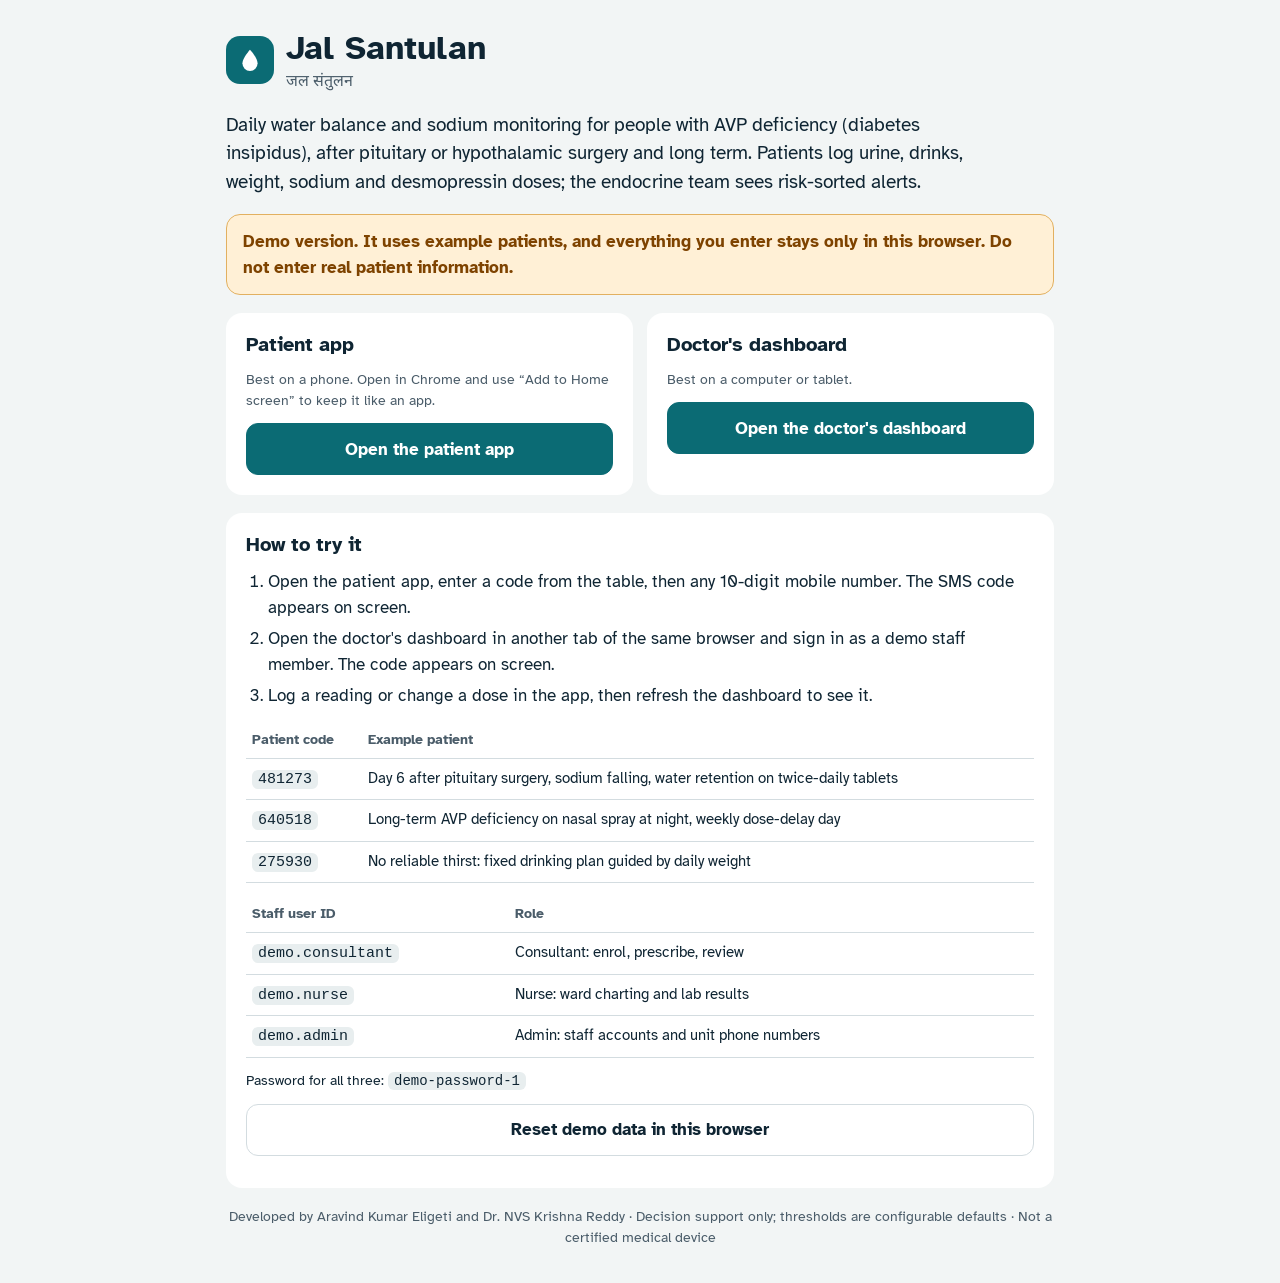
==== jal-santulan/index.html @ 26d2a0be "Add Jal Santulan demo: patient app and doctor's dashboard Web build of the Jal Santulan fluid and so" ====
<!doctype html>
<html lang="en">
<head>
<meta charset="utf-8">
<meta name="viewport" content="width=device-width, initial-scale=1, viewport-fit=cover">
<meta name="robots" content="noindex">
<title>Jal Santulan</title>
<meta name="description" content="Fluid balance and sodium monitoring for AVP deficiency (diabetes insipidus). Demo of the patient app and doctor's dashboard.">
<link rel="preconnect" href="https://fonts.googleapis.com">
<link rel="stylesheet" href="https://fonts.googleapis.com/css2?family=Atkinson+Hyperlegible:wght@400;700&family=Noto+Sans+Devanagari:wght@400;600&display=swap">
<style>
/* Layout: one centred column; two entry cards side by side on wide screens, stacked on phones. */
:root {
  --bg: #F2F5F5; --surface: #FFFFFF; --sunk: #E8EEEF; --fg: #0F2533; --muted: #4A5C69; --line: #D3DCE0;
  --accent: #0B6B74; --on-accent: #FFFFFF; --accent-soft: #DDEFF0; --amber: #7E4300; --amber-soft: #FFF0D6; --amber-line: #E2B060;
  --font: 'Atkinson Hyperlegible', 'Noto Sans Devanagari', system-ui, -apple-system, 'Segoe UI', sans-serif;
  color-scheme: light;
}
@media (prefers-color-scheme: dark) {
  :root {
    --bg: #0D171B; --surface: #152228; --sunk: #1B2B32; --fg: #E5EEF1; --muted: #A3B5BF; --line: #2B3D45;
    --accent: #53B8C1; --on-accent: #05272B; --accent-soft: #163A3F; --amber: #F3BC6B; --amber-soft: #35270F; --amber-line: #7A5520;
    color-scheme: dark;
  }
}
* { box-sizing: border-box; }
body { margin: 0; background: var(--bg); color: var(--fg); font: 17px/1.5 var(--font); }
main { max-width: 860px; margin: 0 auto; padding: 28px max(16px, env(safe-area-inset-right)) 48px max(16px, env(safe-area-inset-left)); display: flex; flex-direction: column; gap: 18px; }
h1, h2 { margin: 0; line-height: 1.2; text-wrap: balance; }
h1 { font-size: 34px; } h2 { font-size: 20px; }
p { margin: 0; }
.brand { display: flex; align-items: center; gap: 12px; }
.logo { width: 48px; height: 48px; border-radius: 14px; background: var(--accent); display: grid; place-items: center; flex: none; }
.hi { color: var(--muted); font-size: 16px; }
.lead { font-size: 19px; max-width: 62ch; }
.note { background: var(--amber-soft); color: var(--amber); border: 1px solid var(--amber-line); border-radius: 14px; padding: 14px 16px; font-weight: 700; }
.cards { display: grid; gap: 14px; grid-template-columns: repeat(auto-fit, minmax(min(100%, 300px), 1fr)); }
.card { background: var(--surface); border-radius: 16px; padding: 20px; display: flex; flex-direction: column; gap: 12px; min-width: 0; }
.btn { display: inline-flex; align-items: center; justify-content: center; min-height: 52px; padding: 0 18px; border-radius: 12px; font: 700 17px var(--font); text-decoration: none; border: 1px solid var(--line); background: var(--surface); color: var(--fg); cursor: pointer; }
.btn.primary { background: var(--accent); border-color: var(--accent); color: var(--on-accent); }
.btn:focus-visible { outline: 3px solid var(--accent); outline-offset: 2px; }
table { border-collapse: collapse; width: 100%; font-size: 15px; }
td, th { text-align: left; padding: 8px 6px; border-bottom: 1px solid var(--line); vertical-align: top; }
th { color: var(--muted); font-size: 14px; font-weight: 700; }
code { font-family: ui-monospace, 'SFMono-Regular', Menlo, monospace; background: var(--sunk); padding: 1px 6px; border-radius: 6px; font-variant-numeric: tabular-nums; }
ol { margin: 0; padding-left: 22px; display: flex; flex-direction: column; gap: 6px; }
.muted { color: var(--muted); } .small { font-size: 14px; }
footer { text-align: center; color: var(--muted); font-size: 14px; }
</style>
</head>
<body>
<main>
  <div class="brand">
    <span class="logo" aria-hidden="true"><svg width="26" height="26" viewBox="0 0 24 24"><path d="M12 2.5s7 7.6 7 12.6a7 7 0 0 1-14 0C5 10.1 12 2.5 12 2.5z" fill="var(--on-accent)"/></svg></span>
    <div><h1>Jal Santulan</h1><p class="hi">जल संतुलन</p></div>
  </div>
  <p class="lead">Daily water balance and sodium monitoring for people with AVP deficiency (diabetes insipidus), after pituitary or hypothalamic surgery and long term. Patients log urine, drinks, weight, sodium and desmopressin doses; the endocrine team sees risk-sorted alerts.</p>
  <p class="note">Demo version. It uses example patients, and everything you enter stays only in this browser. Do not enter real patient information.</p>

  <div class="cards">
    <section class="card">
      <h2>Patient app</h2>
      <p class="muted small">Best on a phone. Open in Chrome and use “Add to Home screen” to keep it like an app.</p>
      <a class="btn primary" href="app/">Open the patient app</a>
    </section>
    <section class="card">
      <h2>Doctor's dashboard</h2>
      <p class="muted small">Best on a computer or tablet.</p>
      <a class="btn primary" href="dashboard/">Open the doctor's dashboard</a>
    </section>
  </div>

  <section class="card">
    <h2>How to try it</h2>
    <ol>
      <li>Open the patient app, enter a code from the table, then any 10-digit mobile number. The SMS code appears on screen.</li>
      <li>Open the doctor's dashboard in another tab of the same browser and sign in as a demo staff member. The code appears on screen.</li>
      <li>Log a reading or change a dose in the app, then refresh the dashboard to see it.</li>
    </ol>
    <table>
      <thead><tr><th>Patient code</th><th>Example patient</th></tr></thead>
      <tbody>
        <tr><td><code>481273</code></td><td>Day 6 after pituitary surgery, sodium falling, water retention on twice-daily tablets</td></tr>
        <tr><td><code>640518</code></td><td>Long-term AVP deficiency on nasal spray at night, weekly dose-delay day</td></tr>
        <tr><td><code>275930</code></td><td>No reliable thirst: fixed drinking plan guided by daily weight</td></tr>
      </tbody>
    </table>
    <table>
      <thead><tr><th>Staff user ID</th><th>Role</th></tr></thead>
      <tbody>
        <tr><td><code>demo.consultant</code></td><td>Consultant: enrol, prescribe, review</td></tr>
        <tr><td><code>demo.nurse</code></td><td>Nurse: ward charting and lab results</td></tr>
        <tr><td><code>demo.admin</code></td><td>Admin: staff accounts and unit phone numbers</td></tr>
      </tbody>
    </table>
    <p class="small">Password for all three: <code>demo-password-1</code></p>
    <button class="btn" type="button" id="reset">Reset demo data in this browser</button>
    <p class="small muted" id="resetMsg" role="status"></p>
  </section>

  <footer>Developed by Aravind Kumar Eligeti and Dr. NVS Krishna Reddy · Decision support only; thresholds are configurable defaults · Not a certified medical device</footer>
</main>
<script>
document.getElementById('reset').addEventListener('click', function () {
  try {
    ['jal_demo_db_v1', 'jal_state_v1', 'jal_token', 'jal_pin', 'jal_bio'].forEach(function (k) { localStorage.removeItem(k); });
    sessionStorage.removeItem('jal_token');
    document.getElementById('resetMsg').textContent = 'Demo data cleared. The example patients will be recreated when you next open the app or dashboard.';
  } catch (e) {
    document.getElementById('resetMsg').textContent = 'This browser blocks site storage, so there was nothing to clear.';
  }
});
</script>
</body>
</html>
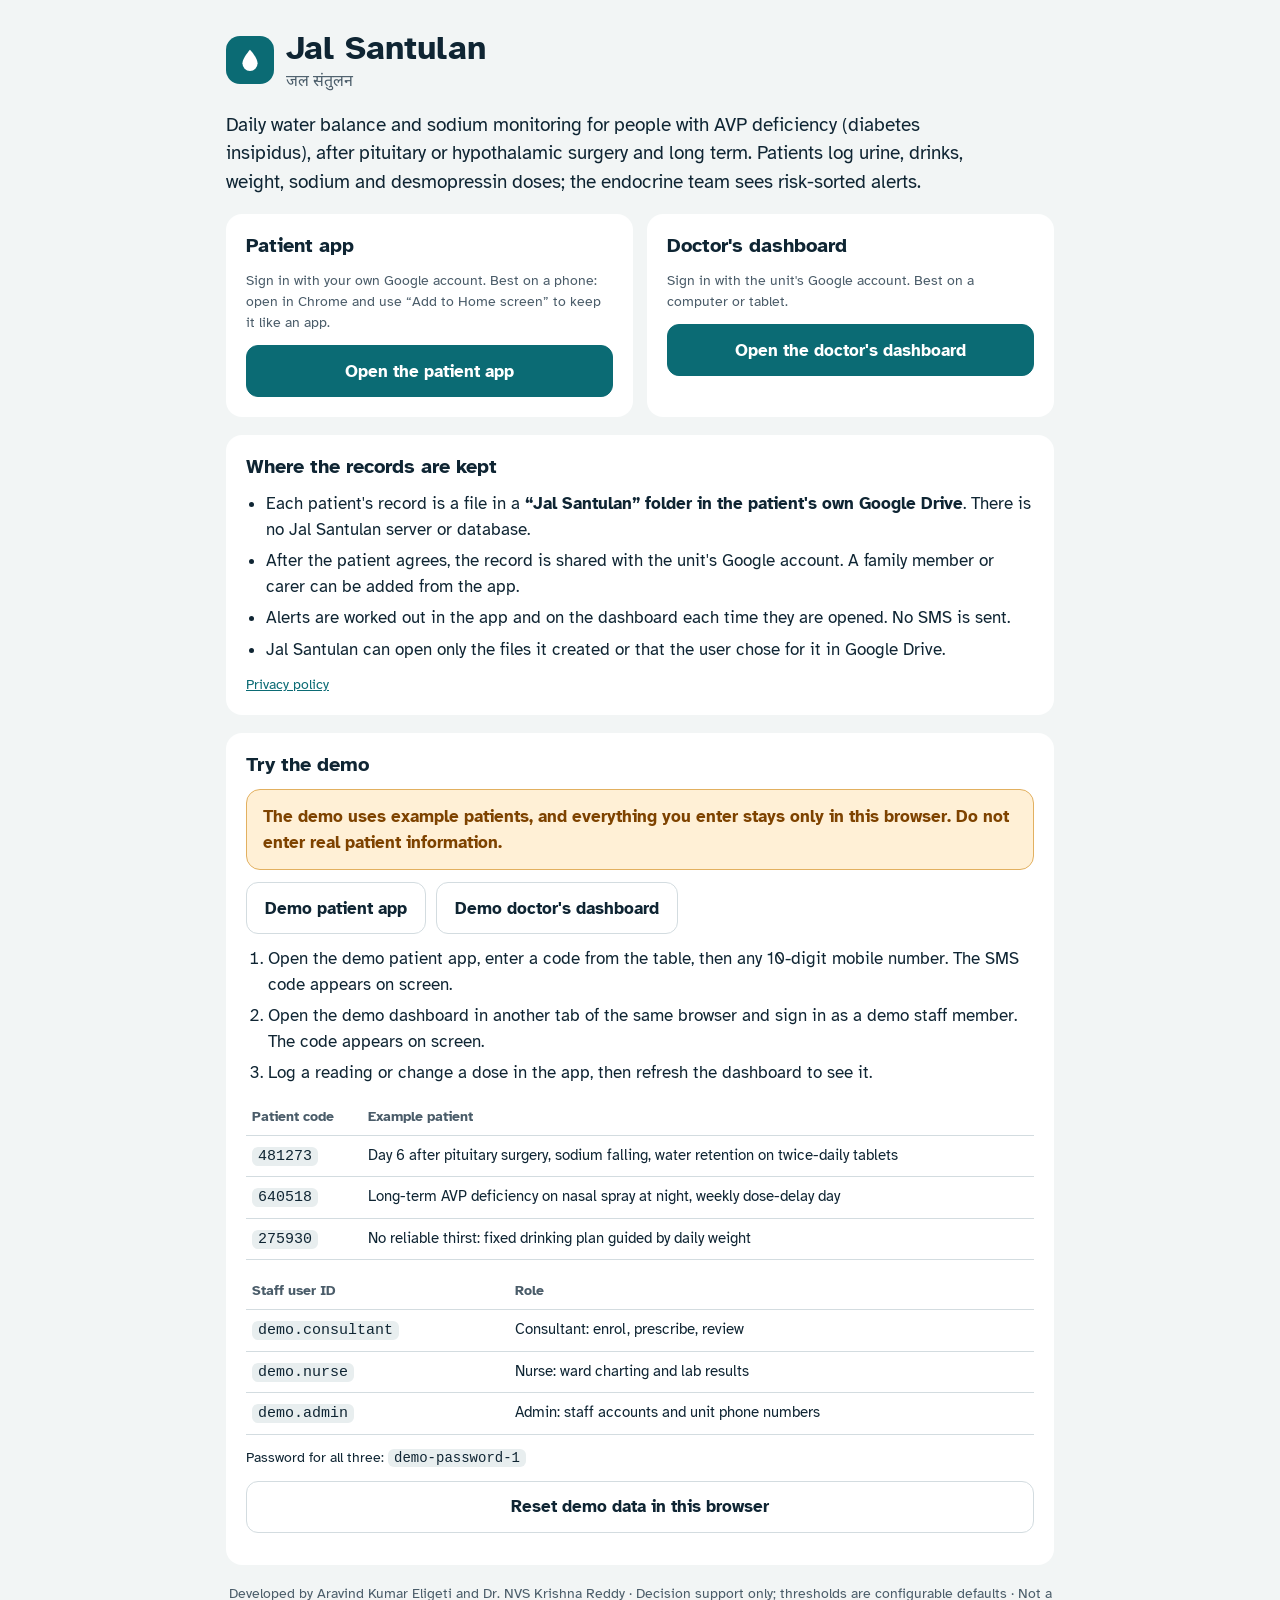
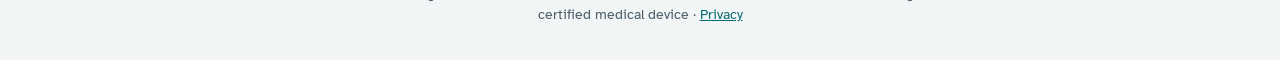
==== commit 6545e690: "Jal Santulan: patient records in each patient's Google Drive, shared with the unit Patient app and d" ====
--- a/jal-santulan/index.html
+++ b/jal-santulan/index.html
@@ -5,7 +5,7 @@
 <meta name="viewport" content="width=device-width, initial-scale=1, viewport-fit=cover">
 <meta name="robots" content="noindex">
 <title>Jal Santulan</title>
-<meta name="description" content="Fluid balance and sodium monitoring for AVP deficiency (diabetes insipidus). Demo of the patient app and doctor's dashboard.">
+<meta name="description" content="Fluid balance and sodium monitoring for AVP deficiency (diabetes insipidus): patient app and doctor's dashboard, with records kept in each patient's own Google Drive.">
 <link rel="preconnect" href="https://fonts.googleapis.com">
 <link rel="stylesheet" href="https://fonts.googleapis.com/css2?family=Atkinson+Hyperlegible:wght@400;700&family=Noto+Sans+Devanagari:wght@400;600&display=swap">
 <style>
@@ -46,6 +46,9 @@
 ol { margin: 0; padding-left: 22px; display: flex; flex-direction: column; gap: 6px; }
 .muted { color: var(--muted); } .small { font-size: 14px; }
 footer { text-align: center; color: var(--muted); font-size: 14px; }
+.row { display: flex; flex-wrap: wrap; gap: 10px; }
+ul.plain { margin: 0; padding-left: 20px; display: flex; flex-direction: column; gap: 6px; }
+a { color: var(--accent); }
 </style>
 </head>
 <body>
@@ -55,26 +58,41 @@
     <div><h1>Jal Santulan</h1><p class="hi">जल संतुलन</p></div>
   </div>
   <p class="lead">Daily water balance and sodium monitoring for people with AVP deficiency (diabetes insipidus), after pituitary or hypothalamic surgery and long term. Patients log urine, drinks, weight, sodium and desmopressin doses; the endocrine team sees risk-sorted alerts.</p>
-  <p class="note">Demo version. It uses example patients, and everything you enter stays only in this browser. Do not enter real patient information.</p>
 
   <div class="cards">
     <section class="card">
       <h2>Patient app</h2>
-      <p class="muted small">Best on a phone. Open in Chrome and use “Add to Home screen” to keep it like an app.</p>
+      <p class="muted small">Sign in with your own Google account. Best on a phone: open in Chrome and use “Add to Home screen” to keep it like an app.</p>
       <a class="btn primary" href="app/">Open the patient app</a>
     </section>
     <section class="card">
       <h2>Doctor's dashboard</h2>
-      <p class="muted small">Best on a computer or tablet.</p>
+      <p class="muted small">Sign in with the unit's Google account. Best on a computer or tablet.</p>
       <a class="btn primary" href="dashboard/">Open the doctor's dashboard</a>
     </section>
   </div>
 
   <section class="card">
-    <h2>How to try it</h2>
+    <h2>Where the records are kept</h2>
+    <ul class="plain">
+      <li>Each patient's record is a file in a <b>“Jal Santulan” folder in the patient's own Google Drive</b>. There is no Jal Santulan server or database.</li>
+      <li>After the patient agrees, the record is shared with the unit's Google account. A family member or carer can be added from the app.</li>
+      <li>Alerts are worked out in the app and on the dashboard each time they are opened. No SMS is sent.</li>
+      <li>Jal Santulan can open only the files it created or that the user chose for it in Google Drive.</li>
+    </ul>
+    <p class="small"><a href="privacy.html">Privacy policy</a></p>
+  </section>
+
+  <section class="card">
+    <h2>Try the demo</h2>
+    <p class="note">The demo uses example patients, and everything you enter stays only in this browser. Do not enter real patient information.</p>
+    <div class="row">
+      <a class="btn" href="demo/app/">Demo patient app</a>
+      <a class="btn" href="demo/dashboard/">Demo doctor's dashboard</a>
+    </div>
     <ol>
-      <li>Open the patient app, enter a code from the table, then any 10-digit mobile number. The SMS code appears on screen.</li>
-      <li>Open the doctor's dashboard in another tab of the same browser and sign in as a demo staff member. The code appears on screen.</li>
+      <li>Open the demo patient app, enter a code from the table, then any 10-digit mobile number. The SMS code appears on screen.</li>
+      <li>Open the demo dashboard in another tab of the same browser and sign in as a demo staff member. The code appears on screen.</li>
       <li>Log a reading or change a dose in the app, then refresh the dashboard to see it.</li>
     </ol>
     <table>
@@ -98,13 +116,12 @@
     <p class="small muted" id="resetMsg" role="status"></p>
   </section>
 
-  <footer>Developed by Aravind Kumar Eligeti and Dr. NVS Krishna Reddy · Decision support only; thresholds are configurable defaults · Not a certified medical device</footer>
+  <footer>Developed by Aravind Kumar Eligeti and Dr. NVS Krishna Reddy · Decision support only; thresholds are configurable defaults · Not a certified medical device · <a href="privacy.html">Privacy</a></footer>
 </main>
 <script>
 document.getElementById('reset').addEventListener('click', function () {
   try {
     ['jal_demo_db_v1', 'jal_state_v1', 'jal_token', 'jal_pin', 'jal_bio'].forEach(function (k) { localStorage.removeItem(k); });
-    sessionStorage.removeItem('jal_token');
     document.getElementById('resetMsg').textContent = 'Demo data cleared. The example patients will be recreated when you next open the app or dashboard.';
   } catch (e) {
     document.getElementById('resetMsg').textContent = 'This browser blocks site storage, so there was nothing to clear.';
